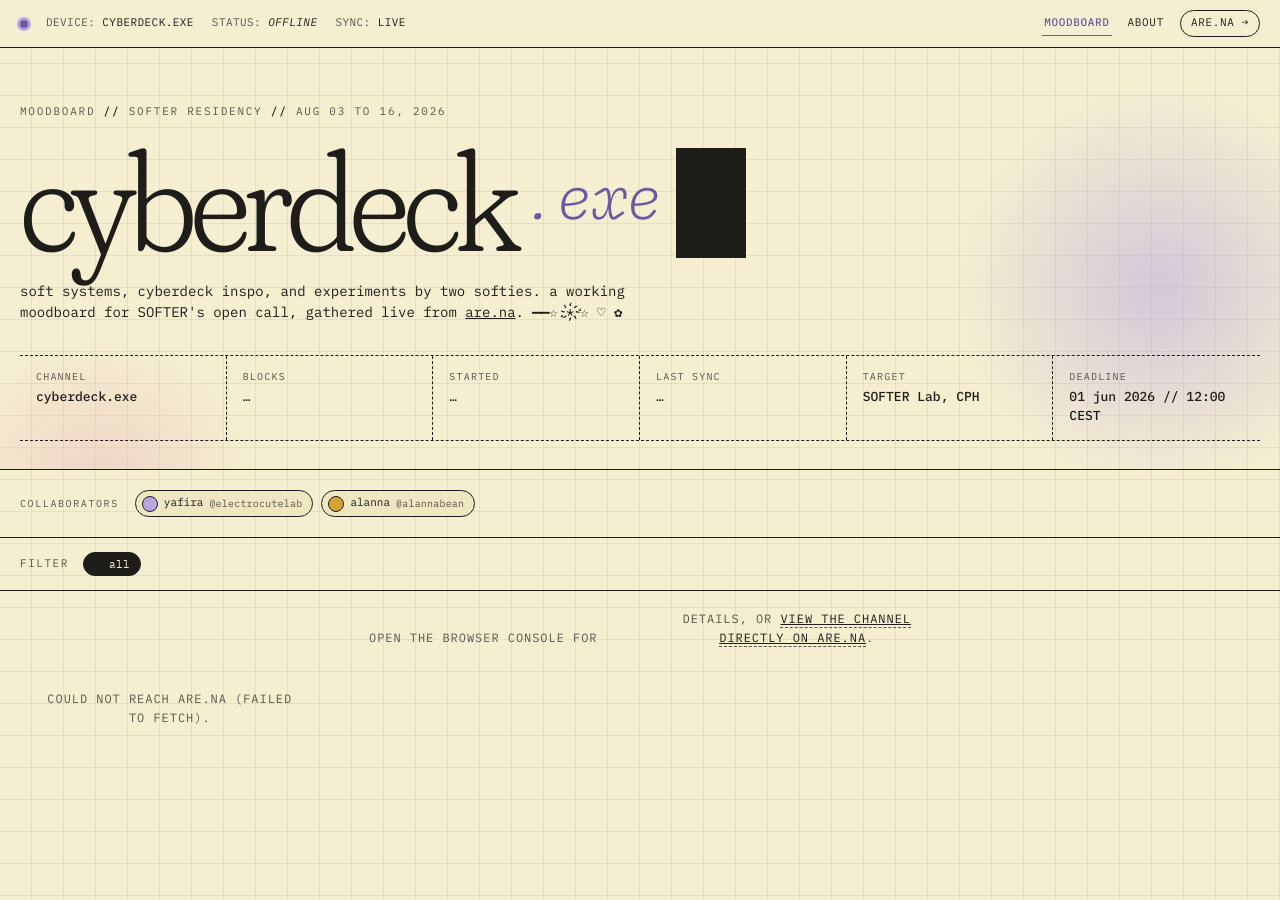
==== index.html @ faeb11a3 "Initial commit" ====
<!doctype html>
<html lang="en">
  <head>
    <meta charset="utf-8" />
    <meta
      name="viewport"
      content="width=device-width, initial-scale=1, viewport-fit=cover"
    />
    <title>cyberdeck.exe/moodboard</title>
    <meta
      name="description"
      content="soft systems, cyberdeck inspo, and experiments by two softies. a moodboard by yafira & alanna for SOFTER's cyberdeck residency open call."
    />
    <meta property="og:title" content="cyberdeck.exe // moodboard" />
    <meta
      property="og:description"
      content="soft systems, cyberdeck inspo, and experiments by two softies"
    />

    <link rel="preconnect" href="https://fonts.googleapis.com" />
    <link rel="preconnect" href="https://fonts.gstatic.com" crossorigin />
    <link
      href="https://fonts.googleapis.com/css2?family=IBM+Plex+Mono:wght@300;400;500;600;700&family=Fraunces:opsz,wght,SOFT@9..144,300;9..144,500;9..144,800&display=swap"
      rel="stylesheet"
    />

    <link rel="stylesheet" href="style.css" />
  </head>
  <body>
    <!-- top status strip, like a hardware spec header -->
    <div class="spec-strip" role="banner">
      <span class="dot" aria-hidden="true"></span>
      <span><span class="k">device:</span> cyberdeck.exe</span>
      <span
        ><span class="k">status:</span> <em id="status-text">booting</em></span
      >
      <span><span class="k">sync:</span> <span id="sync-time">live</span></span>
      <span class="grow"></span>
      <nav class="nav">
        <a class="nav-link" href="index.html" aria-current="page">moodboard</a>
        <a class="nav-link" href="about.html">about</a>
        <a
          class="nav-link action"
          href="https://www.are.na/yafira/cyberdeck-exe-9tnkemv_c50"
          target="_blank"
          rel="noopener"
          >are.na &rarr;</a
        >
      </nav>
    </div>

    <!-- masthead -->
    <header class="masthead">
      <div class="masthead-inner">
        <div class="crumb">
          moodboard <b>// </b> SOFTER residency <b>// </b> aug 03 to 16, 2026
        </div>
        <h1 class="title">
          cyberdeck<span class="ext">.exe</span
          ><span class="cursor" aria-hidden="true"></span>
        </h1>
        <p class="tagline">
          soft systems, cyberdeck inspo, and experiments by two softies. a
          working moodboard for SOFTER's open call, gathered live from
          <a
            href="https://www.are.na/yafira/cyberdeck-exe-9tnkemv_c50"
            target="_blank"
            rel="noopener"
            >are.na</a
          >. ━━☆.*҉̛☆ ♡ ✿
        </p>

        <div class="datasheet" id="datasheet">
          <div class="cell">
            <span class="k">channel</span><span class="v">cyberdeck.exe</span>
          </div>
          <div class="cell">
            <span class="k">blocks</span><span class="v" id="ds-count">…</span>
          </div>
          <div class="cell">
            <span class="k">started</span
            ><span class="v" id="ds-started">…</span>
          </div>
          <div class="cell">
            <span class="k">last sync</span
            ><span class="v" id="ds-updated">…</span>
          </div>
          <div class="cell">
            <span class="k">target</span><span class="v">SOFTER Lab, CPH</span>
          </div>
          <div class="cell">
            <span class="k">deadline</span
            ><span class="v">01 jun 2026 // 12:00 CEST</span>
          </div>
        </div>
      </div>
    </header>

    <!-- collaborators -->
    <div class="collab-row" id="collab-row">
      <span class="label">collaborators</span>
      <a
        class="chip"
        href="https://instagram.com/electrocutelab"
        target="_blank"
        rel="noopener"
      >
        <span class="swatch" style="background: var(--lav)"></span>
        <span class="name">yafira</span>
        <span class="handle">@electrocutelab</span>
      </a>
      <a
        class="chip"
        href="https://instagram.com/alannabean"
        target="_blank"
        rel="noopener"
      >
        <span class="swatch" style="background: var(--mustard)"></span>
        <span class="name">alanna</span>
        <span class="handle">@alannabean</span>
      </a>
    </div>

    <!-- type legend / filters -->
    <div class="legend" id="legend">
      <span class="label">filter</span>
      <button data-type="all" aria-pressed="true">
        <span class="sw" style="background: var(--ink)"></span>all
      </button>
      <span class="count" id="visible-count"></span>
    </div>

    <!-- grid -->
    <main id="grid" class="grid" aria-live="polite">
      <div class="status"><span class="blink">loading channel</span></div>
    </main>

    <script src="script.js"></script>
  </body>
</html>
---- style.css ----
:root {
  --bg: #f5eed1; /* mac beige, pushed pastel yellow */
  --paper: #efe6c2; /* paper card, slightly deeper */
  --ink: #1f1d1a; /* near-black ink */
  --ink-soft: #5b554c;
  --rule: #1f1d1a;
  --lav: #b9a8e0;
  --lav-deep: #6b5aa0;
  --blush: #e8b3b6;
  --mint: #b5d6bf;
  --butter: #f0d27c;
  --sky: #a9c6e0;
  --peach: #ebbf9b;
  --mustard: #d4a534;
  --grid-line: rgba(31, 29, 26, 0.07);
}
@media (prefers-color-scheme: dark) {
  :root {
    --bg: #16140d;
    --paper: #1f1c12;
    --ink: #ece6d6;
    --ink-soft: #a39a86;
    --rule: #ece6d6;
    --grid-line: rgba(236, 230, 214, 0.08);
  }
}

* {
  box-sizing: border-box;
}
html,
body {
  margin: 0;
  padding: 0;
}
body {
  background: var(--bg);
  color: var(--ink);
  font-family: "IBM Plex Mono", ui-monospace, monospace;
  font-size: 13px;
  line-height: 1.55;
  -webkit-font-smoothing: antialiased;
  text-rendering: geometricPrecision;
  background-image:
    linear-gradient(var(--grid-line) 1px, transparent 1px),
    linear-gradient(90deg, var(--grid-line) 1px, transparent 1px);
  background-size: 32px 32px;
  background-position: -1px -1px;
}

::selection {
  background: var(--lav);
  color: var(--ink);
}

a {
  color: inherit;
}

/* top spec strip */
.spec-strip {
  border-bottom: 1.5px solid var(--rule);
  padding: 10px 20px;
  display: flex;
  gap: 18px;
  align-items: center;
  flex-wrap: wrap;
  font-size: 11px;
  letter-spacing: 0.04em;
  text-transform: uppercase;
  background: var(--bg);
  position: sticky;
  top: 0;
  z-index: 50;
  backdrop-filter: blur(8px);
}
.spec-strip .dot {
  width: 8px;
  height: 8px;
  border-radius: 50%;
  background: var(--lav-deep);
  box-shadow: 0 0 0 3px var(--lav);
  animation: pulse 2.4s ease-in-out infinite;
}
@keyframes pulse {
  0%,
  100% {
    box-shadow: 0 0 0 3px var(--lav);
  }
  50% {
    box-shadow: 0 0 0 6px transparent;
  }
}
.spec-strip span.k {
  color: var(--ink-soft);
}
.spec-strip .grow {
  flex: 1;
}

.nav {
  display: inline-flex;
  align-items: center;
  gap: 14px;
}
.nav-link {
  text-decoration: none;
  color: var(--ink);
  font-size: 11px;
  letter-spacing: 0.06em;
  text-transform: uppercase;
  padding: 3px 2px;
  border-bottom: 1.5px solid transparent;
  transition:
    border-color 0.15s,
    color 0.15s;
}
.nav-link:hover {
  border-bottom-color: var(--ink);
}
.nav-link[aria-current="page"] {
  border-bottom-color: var(--lav-deep);
  color: var(--lav-deep);
  font-weight: 500;
}
.nav-link.action {
  padding: 4px 10px;
  border: 1px solid var(--rule);
  border-radius: 999px;
  transition:
    background 0.2s,
    color 0.2s;
}
.nav-link.action:hover {
  background: var(--ink);
  color: var(--bg);
  border-color: var(--ink);
}

/* masthead */
.masthead {
  padding: 56px 20px 28px;
  border-bottom: 1.5px solid var(--rule);
  position: relative;
  overflow: hidden;
}
.masthead::before {
  content: "";
  position: absolute;
  top: 0;
  right: -120px;
  width: 480px;
  height: 480px;
  background: radial-gradient(circle at center, var(--lav) 0%, transparent 60%);
  opacity: 0.55;
  pointer-events: none;
}
.masthead::after {
  content: "";
  position: absolute;
  bottom: -200px;
  left: -80px;
  width: 360px;
  height: 360px;
  background: radial-gradient(
    circle at center,
    var(--blush) 0%,
    transparent 60%
  );
  opacity: 0.45;
  pointer-events: none;
}
.masthead-inner {
  position: relative;
  z-index: 1;
  max-width: 1400px;
  margin: 0 auto;
}

.crumb {
  font-size: 11px;
  letter-spacing: 0.16em;
  text-transform: uppercase;
  color: var(--ink-soft);
  margin-bottom: 18px;
}
.crumb b {
  color: var(--ink);
  font-weight: 500;
}

h1.title {
  font-family: "Fraunces", "Times New Roman", serif;
  font-weight: 300;
  font-variation-settings: "SOFT" 100;
  font-size: clamp(56px, 11vw, 168px);
  line-height: 0.88;
  letter-spacing: -0.04em;
  margin: 0 0 18px;
  color: var(--ink);
}
h1.title .ext {
  font-family: "IBM Plex Mono", monospace;
  font-style: italic;
  font-weight: 300;
  font-size: 0.42em;
  letter-spacing: -0.01em;
  vertical-align: 0.55em;
  color: var(--lav-deep);
  margin-left: 6px;
}
h1.title .cursor {
  display: inline-block;
  width: 0.5em;
  height: 0.78em;
  background: var(--ink);
  vertical-align: -0.05em;
  margin-left: 0.1em;
  animation: blink 1.1s steps(2, end) infinite;
}
@keyframes blink {
  50% {
    opacity: 0;
  }
}

.tagline {
  max-width: 640px;
  font-size: 14px;
  line-height: 1.5;
  color: var(--ink);
}
.tagline em {
  font-family: "Fraunces", serif;
  font-style: italic;
  font-weight: 400;
}

/* datasheet (specs grid) */
.datasheet {
  display: grid;
  grid-template-columns: repeat(auto-fit, minmax(160px, 1fr));
  border-top: 1px dashed var(--rule);
  border-bottom: 1px dashed var(--rule);
  margin-top: 32px;
}
.datasheet .cell {
  padding: 14px 16px;
  border-right: 1px dashed var(--rule);
  font-size: 11px;
  line-height: 1.45;
}
.datasheet .cell:last-child {
  border-right: none;
}
.datasheet .cell .k {
  display: block;
  color: var(--ink-soft);
  letter-spacing: 0.12em;
  text-transform: uppercase;
  font-size: 10px;
  margin-bottom: 4px;
}
.datasheet .cell .v {
  color: var(--ink);
  font-weight: 500;
  font-size: 13px;
}
@media (max-width: 720px) {
  .datasheet {
    grid-template-columns: repeat(2, 1fr);
  }
  .datasheet .cell:nth-child(2n) {
    border-right: none;
  }
  .datasheet .cell {
    border-bottom: 1px dashed var(--rule);
  }
  .datasheet .cell:nth-last-child(-n + 2) {
    border-bottom: none;
  }
}

/* collaborator chips */
.collab-row {
  display: flex;
  gap: 8px;
  flex-wrap: wrap;
  padding: 20px;
  border-bottom: 1.5px solid var(--rule);
  align-items: center;
}
.collab-row .label {
  font-size: 10px;
  text-transform: uppercase;
  letter-spacing: 0.16em;
  color: var(--ink-soft);
  margin-right: 8px;
}
.chip {
  display: inline-flex;
  align-items: center;
  gap: 6px;
  padding: 4px 10px 4px 6px;
  border: 1px solid var(--rule);
  border-radius: 999px;
  font-size: 11px;
  text-decoration: none;
  background: var(--paper);
  transition: transform 0.15s;
}
.chip:hover {
  transform: translate(-1px, -1px);
  box-shadow: 2px 2px 0 var(--rule);
}
.chip .swatch {
  width: 16px;
  height: 16px;
  border-radius: 50%;
  border: 1px solid var(--rule);
  flex-shrink: 0;
}
.chip .handle {
  color: var(--ink-soft);
  font-size: 10px;
  letter-spacing: 0.02em;
}
.chip .name {
  color: var(--ink);
}

/* open call brief */
.brief {
  border-bottom: 1.5px solid var(--rule);
  padding: 0;
  position: relative;
  background:
    radial-gradient(circle at 90% 110%, var(--butter) 0%, transparent 45%),
    radial-gradient(circle at -10% -10%, var(--mint) 0%, transparent 40%),
    var(--paper);
  overflow: hidden;
}
.brief::before {
  /* faint scanline texture, very soft */
  content: "";
  position: absolute;
  inset: 0;
  background-image: repeating-linear-gradient(
    0deg,
    transparent 0 3px,
    rgba(31, 29, 26, 0.018) 3px 4px
  );
  pointer-events: none;
}
.brief-inner {
  position: relative;
  max-width: 1100px;
  margin: 0 auto;
  padding: 48px 28px 40px;
}

.brief-tag {
  display: inline-flex;
  align-items: center;
  gap: 8px;
  font-size: 10px;
  text-transform: uppercase;
  letter-spacing: 0.18em;
  color: var(--ink-soft);
  border: 1px solid var(--rule);
  background: var(--bg);
  padding: 5px 10px;
  border-radius: 999px;
  margin-bottom: 28px;
}
.brief-tag-dot {
  width: 7px;
  height: 7px;
  border-radius: 50%;
  background: var(--mustard);
  box-shadow: 0 0 0 2px rgba(212, 165, 52, 0.25);
}
.brief-tag-status {
  color: var(--ink);
  font-weight: 500;
  border-left: 1px solid var(--rule);
  padding-left: 8px;
  margin-left: 2px;
}

.brief-question {
  font-family: "Fraunces", serif;
  font-weight: 300;
  font-variation-settings: "SOFT" 100;
  font-size: clamp(34px, 6vw, 72px);
  line-height: 1.02;
  letter-spacing: -0.025em;
  color: var(--ink);
  margin: 0 0 28px;
  max-width: 18ch;
}
.brief-question em {
  font-style: italic;
  color: var(--lav-deep);
  font-weight: 500;
}

.brief-prose {
  max-width: 62ch;
  font-size: 13px;
  line-height: 1.65;
  color: var(--ink);
  margin-bottom: 32px;
}
.brief-prose p {
  margin: 0 0 12px;
}
.brief-prose p:last-child {
  margin-bottom: 0;
}
.brief-prose b {
  font-weight: 500;
  color: var(--ink);
  background: linear-gradient(
    0deg,
    var(--mustard) 0%,
    var(--mustard) 30%,
    transparent 30%
  );
  padding: 0 2px;
}

.brief-specs {
  display: grid;
  grid-template-columns: repeat(4, 1fr);
  gap: 0;
  margin: 0 0 28px;
  border-top: 1px solid var(--rule);
  border-bottom: 1px solid var(--rule);
}
.brief-spec {
  padding: 14px 16px 14px 0;
  border-right: 1px dashed var(--rule);
}
.brief-spec:last-child {
  border-right: none;
  padding-right: 0;
}
.brief-spec dt {
  font-size: 10px;
  text-transform: uppercase;
  letter-spacing: 0.16em;
  color: var(--ink-soft);
  margin-bottom: 6px;
}
.brief-spec dd {
  margin: 0;
  font-size: 14px;
  font-weight: 500;
  color: var(--ink);
  line-height: 1.35;
}
.brief-sub {
  display: block;
  font-size: 11px;
  font-weight: 400;
  color: var(--ink-soft);
  margin-top: 2px;
  letter-spacing: 0;
  text-transform: none;
}
@media (max-width: 800px) {
  .brief-specs {
    grid-template-columns: repeat(2, 1fr);
  }
  .brief-spec:nth-child(2) {
    border-right: none;
  }
  .brief-spec:nth-child(-n + 2) {
    border-bottom: 1px dashed var(--rule);
  }
  .brief-spec {
    padding-right: 16px;
  }
}
@media (max-width: 480px) {
  .brief-specs {
    grid-template-columns: 1fr;
  }
  .brief-spec {
    border-right: none;
    border-bottom: 1px dashed var(--rule);
    padding-right: 0;
  }
  .brief-spec:last-child {
    border-bottom: none;
  }
}

.brief-cta {
  display: flex;
  flex-wrap: wrap;
  align-items: baseline;
  gap: 14px;
}
.brief-link {
  font-family: "IBM Plex Mono", monospace;
  font-size: 14px;
  font-weight: 500;
  color: var(--ink);
  text-decoration: none;
  border: 1.5px solid var(--rule);
  background: var(--bg);
  padding: 10px 16px;
  border-radius: 999px;
  transition:
    transform 0.15s,
    box-shadow 0.15s;
}
.brief-link:hover {
  transform: translate(-2px, -2px);
  box-shadow: 3px 3px 0 var(--rule);
  background: var(--mustard);
}
.brief-note {
  font-size: 11px;
  color: var(--ink-soft);
  letter-spacing: 0.04em;
}

/* about page: meta section */
.about-meta {
  padding: 0;
}
.about-meta-inner {
  max-width: 720px;
  margin: 0 auto;
  padding: 48px 28px 80px;
  font-size: 13px;
  line-height: 1.7;
  color: var(--ink);
}
.about-meta-heading {
  font-family: "Fraunces", serif;
  font-style: italic;
  font-weight: 300;
  font-size: 22px;
  color: var(--ink-soft);
  letter-spacing: -0.01em;
  margin: 0 0 18px;
}
.about-meta-inner p {
  margin: 0 0 14px;
}
.about-meta-inner .lead {
  font-weight: 500;
  color: var(--ink);
}
.about-meta-inner a {
  color: var(--ink);
  text-decoration: none;
  border-bottom: 1px dashed var(--ink-soft);
  transition:
    color 0.15s,
    border-color 0.15s;
}
.about-meta-inner a:hover {
  color: var(--lav-deep);
  border-bottom-color: var(--lav-deep);
}

.people {
  display: flex;
  flex-wrap: wrap;
  gap: 12px;
  margin-top: 28px;
}
.person {
  display: inline-flex;
  align-items: center;
  gap: 12px;
  padding: 10px 14px 10px 10px;
  border: 1px solid var(--rule);
  background: var(--paper);
  border-radius: 12px;
  text-decoration: none !important;
  border-bottom-style: solid !important;
  transition:
    transform 0.15s,
    box-shadow 0.15s;
}
.person:hover {
  transform: translate(-2px, -2px);
  box-shadow: 3px 3px 0 var(--rule);
}
.person .swatch {
  width: 28px;
  height: 28px;
  border-radius: 50%;
  border: 1px solid var(--rule);
  flex-shrink: 0;
}
.person-text {
  display: flex;
  flex-direction: column;
  line-height: 1.2;
}
.person-name {
  font-size: 14px;
  font-weight: 500;
  color: var(--ink);
}
.person-handle {
  font-size: 11px;
  color: var(--ink-soft);
  margin-top: 2px;
}

/* legend / type filters */
.legend {
  display: flex;
  gap: 6px;
  flex-wrap: wrap;
  padding: 14px 20px;
  border-bottom: 1.5px solid var(--rule);
  align-items: center;
  font-size: 11px;
}
.legend .label {
  text-transform: uppercase;
  letter-spacing: 0.14em;
  color: var(--ink-soft);
  margin-right: 8px;
}
.legend button {
  font-family: inherit;
  font-size: 11px;
  border: 1px solid var(--rule);
  background: var(--paper);
  color: var(--ink);
  padding: 4px 10px;
  cursor: pointer;
  border-radius: 999px;
  display: inline-flex;
  align-items: center;
  gap: 6px;
  transition:
    background 0.15s,
    color 0.15s;
}
.legend button .sw {
  width: 9px;
  height: 9px;
  border-radius: 50%;
  border: 1px solid var(--rule);
}
.legend button[aria-pressed="true"] {
  background: var(--ink);
  color: var(--bg);
}
.legend .count {
  margin-left: auto;
  color: var(--ink-soft);
  font-size: 11px;
  letter-spacing: 0.04em;
}

/* grid */
.grid {
  column-count: 4;
  column-gap: 14px;
  padding: 20px;
  max-width: 1600px;
  margin: 0 auto;
}
@media (max-width: 1200px) {
  .grid {
    column-count: 3;
  }
}
@media (max-width: 800px) {
  .grid {
    column-count: 2;
  }
}
@media (max-width: 480px) {
  .grid {
    column-count: 1;
  }
}

.card {
  break-inside: avoid;
  margin-bottom: 14px;
  background: var(--paper);
  border: 1px solid var(--rule);
  border-radius: 6px;
  overflow: hidden;
  position: relative;
  transition:
    transform 0.18s ease,
    box-shadow 0.18s ease;
  display: block;
  text-decoration: none;
  color: inherit;
  opacity: 0;
  animation: fadein 0.5s ease forwards;
}
@keyframes fadein {
  from {
    opacity: 0;
    transform: translateY(8px);
  }
  to {
    opacity: 1;
    transform: translateY(0);
  }
}
.card:hover {
  transform: translate(-2px, -2px);
  box-shadow: 4px 4px 0 var(--rule);
}

.card-head {
  display: flex;
  align-items: center;
  gap: 6px;
  padding: 6px 8px;
  border-bottom: 1px solid var(--rule);
  font-size: 10px;
  letter-spacing: 0.08em;
  text-transform: uppercase;
  background: var(--bg);
}
.card-head .type-dot {
  width: 8px;
  height: 8px;
  border-radius: 50%;
  border: 1px solid var(--rule);
  flex-shrink: 0;
}
.card-head .type-label {
  color: var(--ink-soft);
}
.card-head .pos {
  margin-left: auto;
  color: var(--ink-soft);
  font-variant-numeric: tabular-nums;
}

.card-media {
  display: block;
  width: 100%;
  height: auto;
  background: var(--bg);
}
.card-media img {
  display: block;
  width: 100%;
  height: auto;
}

.card-body {
  padding: 10px 12px;
  font-size: 12px;
  line-height: 1.5;
}
.card-body .title-line {
  font-weight: 500;
  color: var(--ink);
  margin-bottom: 4px;
}
.card-body .meta {
  color: var(--ink-soft);
  font-size: 10px;
  letter-spacing: 0.04em;
  text-transform: uppercase;
  margin-top: 6px;
  display: flex;
  gap: 8px;
  flex-wrap: wrap;
}
.card-body .desc {
  color: var(--ink-soft);
  font-size: 11px;
  line-height: 1.45;
}

.text-block .card-body {
  padding: 14px;
  font-family: "Fraunces", serif;
  font-size: 15px;
  line-height: 1.4;
  color: var(--ink);
}
.text-block .card-body .meta {
  font-family: "IBM Plex Mono", monospace;
}

.link-favicon {
  width: 12px;
  height: 12px;
  border-radius: 2px;
  border: 1px solid var(--rule);
  display: inline-block;
  vertical-align: -2px;
  margin-right: 4px;
}

/* type swatches */
.t-Image {
  background: var(--lav);
}
.t-Link {
  background: var(--sky);
}
.t-Text {
  background: var(--butter);
}
.t-Media {
  background: var(--peach);
}
.t-Attachment {
  background: var(--mint);
}
.t-Channel {
  background: var(--blush);
}

/* loading & error */
.status {
  padding: 80px 20px;
  text-align: center;
  color: var(--ink-soft);
  font-size: 12px;
  letter-spacing: 0.08em;
  text-transform: uppercase;
}
.status .blink {
  animation: blink 1.1s steps(2, end) infinite;
}
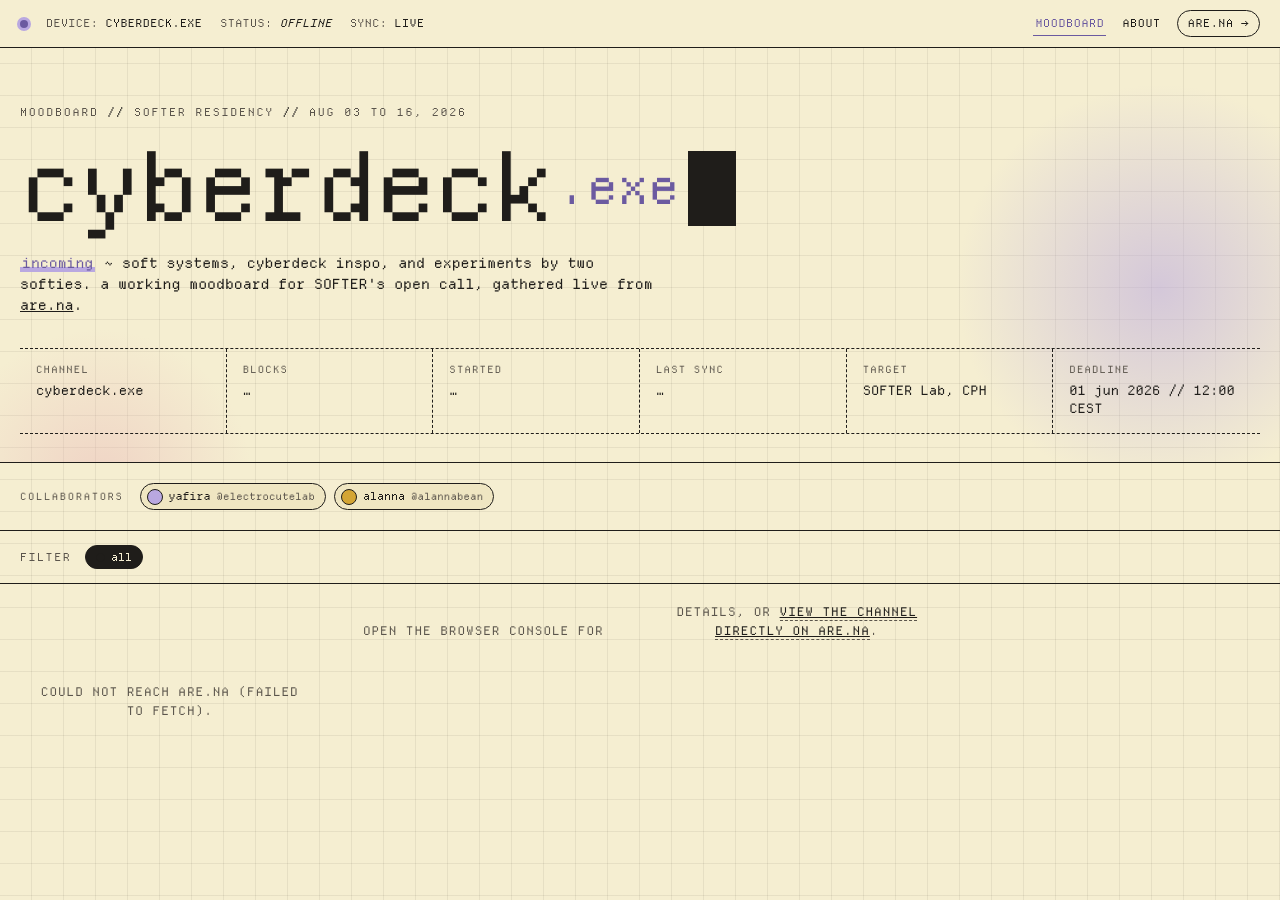
==== commit 85e9da13: "updating styling + added font" ====
--- a/index.html
+++ b/index.html
@@ -6,21 +6,21 @@
       name="viewport"
       content="width=device-width, initial-scale=1, viewport-fit=cover"
     />
-    <title>cyberdeck.exe/moodboard</title>
+    <title>cyberdeck.exe // moodboard</title>
     <meta
       name="description"
-      content="soft systems, cyberdeck inspo, and experiments by two softies. a moodboard by yafira & alanna for SOFTER's cyberdeck residency open call."
+      content="incoming ~ soft systems, cyberdeck inspo, and experiments by two softies. a moodboard by yafira & alanna for SOFTER's cyberdeck residency open call."
     />
     <meta property="og:title" content="cyberdeck.exe // moodboard" />
     <meta
       property="og:description"
-      content="soft systems, cyberdeck inspo, and experiments by two softies"
+      content="incoming ~ soft systems, cyberdeck inspo, and experiments by two softies"
     />
 
     <link rel="preconnect" href="https://fonts.googleapis.com" />
     <link rel="preconnect" href="https://fonts.gstatic.com" crossorigin />
     <link
-      href="https://fonts.googleapis.com/css2?family=IBM+Plex+Mono:wght@300;400;500;600;700&family=Fraunces:opsz,wght,SOFT@9..144,300;9..144,500;9..144,800&display=swap"
+      href="https://fonts.googleapis.com/css2?family=IBM+Plex+Mono:wght@300;400;500;600;700&display=swap"
       rel="stylesheet"
     />
 
@@ -37,8 +37,8 @@
       <span><span class="k">sync:</span> <span id="sync-time">live</span></span>
       <span class="grow"></span>
       <nav class="nav">
-        <a class="nav-link" href="index.html" aria-current="page">moodboard</a>
-        <a class="nav-link" href="about.html">about</a>
+        <a class="nav-link" href="/" aria-current="page">moodboard</a>
+        <a class="nav-link" href="/about">about</a>
         <a
           class="nav-link action"
           href="https://www.are.na/yafira/cyberdeck-exe-9tnkemv_c50"
@@ -60,14 +60,15 @@
           ><span class="cursor" aria-hidden="true"></span>
         </h1>
         <p class="tagline">
-          soft systems, cyberdeck inspo, and experiments by two softies. a
-          working moodboard for SOFTER's open call, gathered live from
+          <em>incoming</em> ~ soft systems, cyberdeck inspo, and experiments by
+          two softies. a working moodboard for SOFTER's open call, gathered live
+          from
           <a
             href="https://www.are.na/yafira/cyberdeck-exe-9tnkemv_c50"
             target="_blank"
             rel="noopener"
             >are.na</a
-          >. ━━☆.*҉̛☆ ♡ ✿
+          >.
         </p>
 
         <div class="datasheet" id="datasheet">
@@ -121,6 +122,8 @@
       </a>
     </div>
 
+    <!-- open call brief moved to about.html -->
+
     <!-- type legend / filters -->
     <div class="legend" id="legend">
       <span class="label">filter</span>
--- a/style.css
+++ b/style.css
@@ -1,3 +1,15 @@
+/* Departure Mono by Helena Zhang, SIL OFL license.
+     Download from https://departuremono.com and drop the files into ./fonts/ */
+@font-face {
+  font-family: "Departure Mono";
+  src:
+    url("fonts/DepartureMono-Regular.woff2") format("woff2"),
+    url("fonts/DepartureMono-Regular.otf") format("opentype");
+  font-weight: 400;
+  font-style: normal;
+  font-display: swap;
+}
+
 :root {
   --bg: #f5eed1; /* mac beige, pushed pastel yellow */
   --paper: #efe6c2; /* paper card, slightly deeper */
@@ -36,7 +48,7 @@
 body {
   background: var(--bg);
   color: var(--ink);
-  font-family: "IBM Plex Mono", ui-monospace, monospace;
+  font-family: "Departure Mono", "IBM Plex Mono", ui-monospace, monospace;
   font-size: 13px;
   line-height: 1.55;
   -webkit-font-smoothing: antialiased;
@@ -190,24 +202,23 @@
 }
 
 h1.title {
-  font-family: "Fraunces", "Times New Roman", serif;
-  font-weight: 300;
-  font-variation-settings: "SOFT" 100;
-  font-size: clamp(56px, 11vw, 168px);
-  line-height: 0.88;
-  letter-spacing: -0.04em;
+  font-family: "Departure Mono", "IBM Plex Mono", monospace;
+  font-weight: 400;
+  font-size: clamp(40px, 7.5vw, 116px);
+  line-height: 1;
+  letter-spacing: -0.02em;
   margin: 0 0 18px;
   color: var(--ink);
+  text-transform: lowercase;
 }
 h1.title .ext {
-  font-family: "IBM Plex Mono", monospace;
-  font-style: italic;
-  font-weight: 300;
-  font-size: 0.42em;
-  letter-spacing: -0.01em;
-  vertical-align: 0.55em;
+  font-family: "Departure Mono", "IBM Plex Mono", monospace;
+  font-weight: 400;
+  font-size: 0.5em;
+  letter-spacing: 0;
+  vertical-align: 0.35em;
   color: var(--lav-deep);
-  margin-left: 6px;
+  margin-left: 4px;
 }
 h1.title .cursor {
   display: inline-block;
@@ -231,9 +242,17 @@
   color: var(--ink);
 }
 .tagline em {
-  font-family: "Fraunces", serif;
-  font-style: italic;
+  font-family: "Departure Mono", "IBM Plex Mono", monospace;
+  font-style: normal;
   font-weight: 400;
+  color: var(--lav-deep);
+  background: linear-gradient(
+    0deg,
+    var(--lav) 0%,
+    var(--lav) 30%,
+    transparent 30%
+  );
+  padding: 0 2px;
 }
 
 /* datasheet (specs grid) */
@@ -389,20 +408,27 @@
 }
 
 .brief-question {
-  font-family: "Fraunces", serif;
-  font-weight: 300;
-  font-variation-settings: "SOFT" 100;
-  font-size: clamp(34px, 6vw, 72px);
-  line-height: 1.02;
-  letter-spacing: -0.025em;
+  font-family: "Departure Mono", "IBM Plex Mono", monospace;
+  font-weight: 400;
+  font-size: clamp(28px, 4.5vw, 52px);
+  line-height: 1.2;
+  letter-spacing: -0.01em;
   color: var(--ink);
   margin: 0 0 28px;
-  max-width: 18ch;
+  max-width: 22ch;
+  text-transform: lowercase;
 }
 .brief-question em {
-  font-style: italic;
-  color: var(--lav-deep);
-  font-weight: 500;
+  font-style: normal;
+  color: var(--ink);
+  font-weight: 400;
+  background: linear-gradient(
+    0deg,
+    var(--mustard) 0%,
+    var(--mustard) 30%,
+    transparent 30%
+  );
+  padding: 0 4px;
 }
 
 .brief-prose {
@@ -504,7 +530,7 @@
   gap: 14px;
 }
 .brief-link {
-  font-family: "IBM Plex Mono", monospace;
+  font-family: "Departure Mono", "IBM Plex Mono", monospace;
   font-size: 14px;
   font-weight: 500;
   color: var(--ink);
@@ -541,13 +567,16 @@
   color: var(--ink);
 }
 .about-meta-heading {
-  font-family: "Fraunces", serif;
-  font-style: italic;
-  font-weight: 300;
-  font-size: 22px;
-  color: var(--ink-soft);
-  letter-spacing: -0.01em;
-  margin: 0 0 18px;
+  font-family: "Departure Mono", "IBM Plex Mono", monospace;
+  font-style: normal;
+  font-weight: 400;
+  font-size: 13px;
+  text-transform: uppercase;
+  letter-spacing: 0.18em;
+  color: var(--ink-soft);
+  margin: 0 0 24px;
+  padding-bottom: 12px;
+  border-bottom: 1px dashed var(--rule);
 }
 .about-meta-inner p {
   margin: 0 0 14px;
@@ -788,13 +817,13 @@
 
 .text-block .card-body {
   padding: 14px;
-  font-family: "Fraunces", serif;
-  font-size: 15px;
-  line-height: 1.4;
+  font-family: "Departure Mono", "IBM Plex Mono", monospace;
+  font-size: 12px;
+  line-height: 1.55;
   color: var(--ink);
 }
 .text-block .card-body .meta {
-  font-family: "IBM Plex Mono", monospace;
+  font-family: "Departure Mono", "IBM Plex Mono", monospace;
 }
 
 .link-favicon {
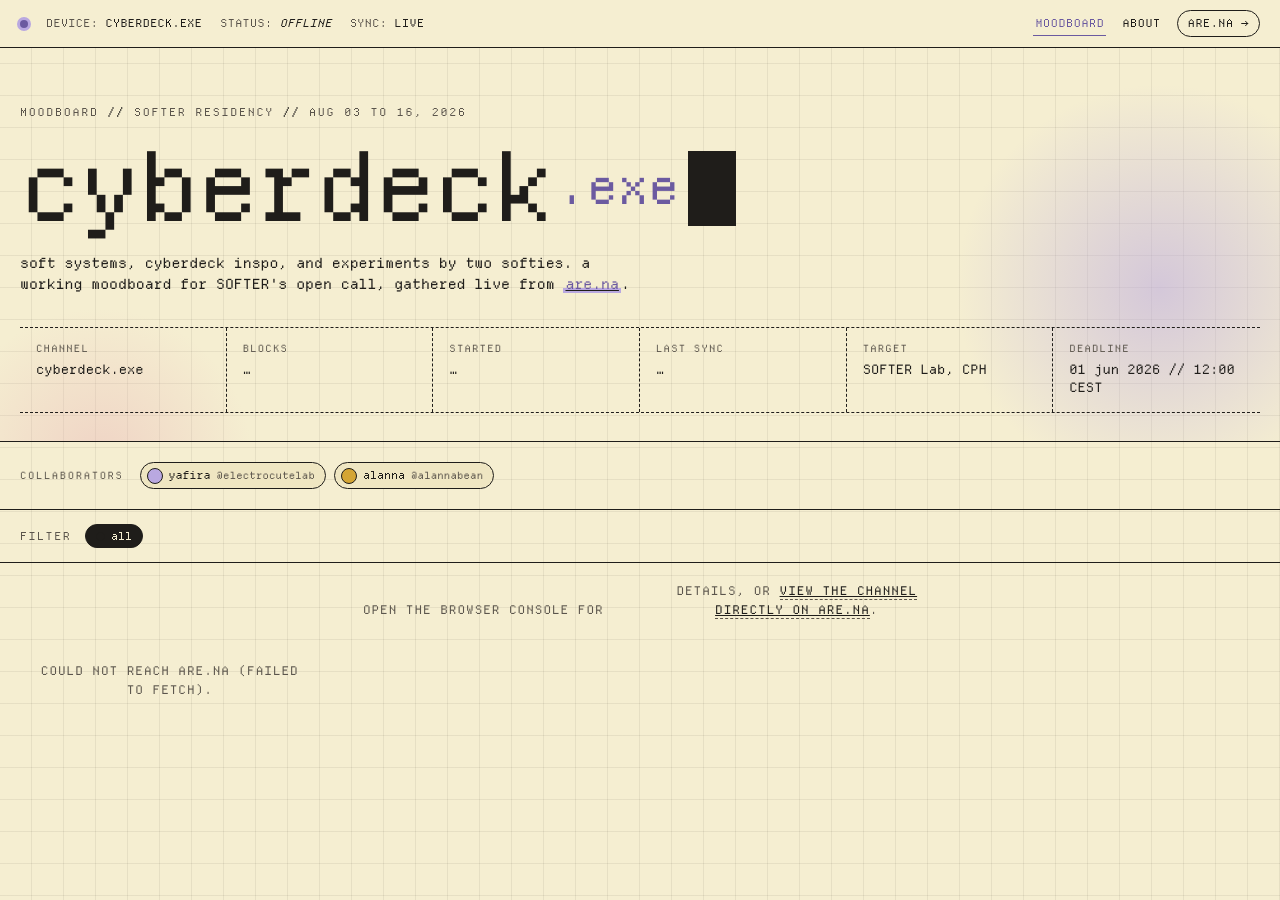
==== commit 696cbd85: "minor edit in header" ====
--- a/index.html
+++ b/index.html
@@ -6,7 +6,7 @@
       name="viewport"
       content="width=device-width, initial-scale=1, viewport-fit=cover"
     />
-    <title>cyberdeck.exe // moodboard</title>
+    <title>cyberdeck.exe / moodboard</title>
     <meta
       name="description"
       content="incoming ~ soft systems, cyberdeck inspo, and experiments by two softies. a moodboard by yafira & alanna for SOFTER's cyberdeck residency open call."
@@ -60,14 +60,13 @@
           ><span class="cursor" aria-hidden="true"></span>
         </h1>
         <p class="tagline">
-          <em>incoming</em> ~ soft systems, cyberdeck inspo, and experiments by
-          two softies. a working moodboard for SOFTER's open call, gathered live
-          from
+          soft systems, cyberdeck inspo, and experiments by two softies. a
+          working moodboard for SOFTER's open call, gathered live from
           <a
             href="https://www.are.na/yafira/cyberdeck-exe-9tnkemv_c50"
             target="_blank"
             rel="noopener"
-            >are.na</a
+            ><em>are.na</em></a
           >.
         </p>
 
--- a/style.css
+++ b/style.css
@@ -26,17 +26,6 @@
   --mustard: #d4a534;
   --grid-line: rgba(31, 29, 26, 0.07);
 }
-@media (prefers-color-scheme: dark) {
-  :root {
-    --bg: #16140d;
-    --paper: #1f1c12;
-    --ink: #ece6d6;
-    --ink-soft: #a39a86;
-    --rule: #ece6d6;
-    --grid-line: rgba(236, 230, 214, 0.08);
-  }
-}
-
 * {
   box-sizing: border-box;
 }
